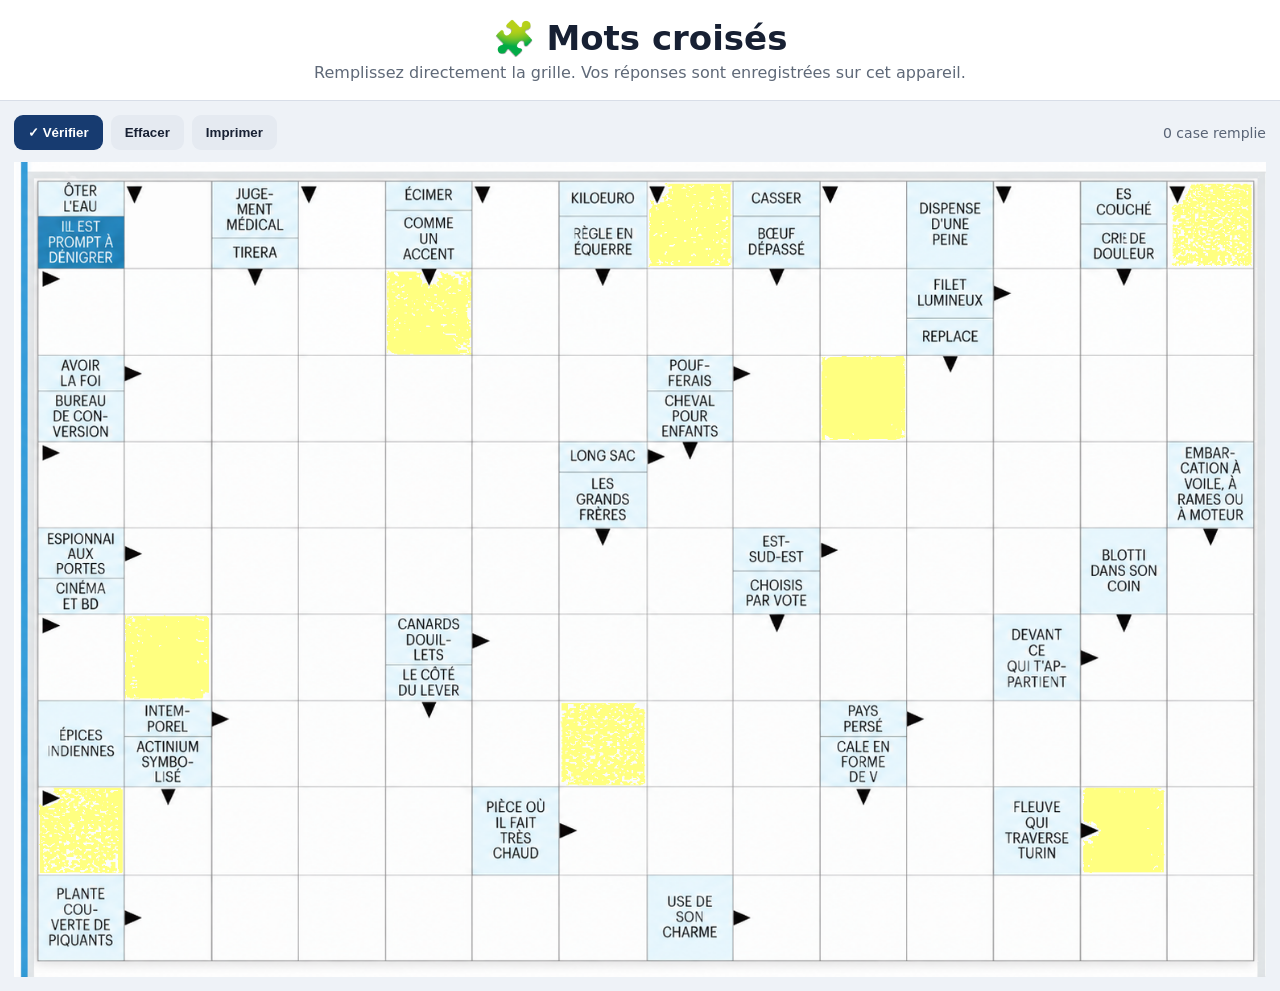
==== index-grille-integree.html @ b7abb156 "Add files via upload" ====
<!DOCTYPE html>
<html lang="fr">
<head>
<meta charset="UTF-8">
<meta name="viewport" content="width=device-width, initial-scale=1.0">
<title>Mots croisés</title>
<style>
*{box-sizing:border-box}
body{margin:0;background:#eef2f7;color:#172033;font-family:system-ui,-apple-system,BlinkMacSystemFont,"Segoe UI",Roboto,sans-serif}
header{background:#fff;border-bottom:1px solid #d8dee8;padding:18px;text-align:center}
h1{margin:0 0 5px;font-size:clamp(22px,4vw,34px)}
header p{margin:0;color:#5f6978}
main{max-width:1500px;margin:auto;padding:14px}
.toolbar{display:flex;gap:8px;flex-wrap:wrap;align-items:center;margin-bottom:12px}
button{border:0;border-radius:9px;padding:10px 14px;font-weight:700;cursor:pointer;background:#173b70;color:white}
button.secondary{background:#e5eaf1;color:#172033}
#status{margin-left:auto;font-size:14px;color:#596476}
.board{position:relative;width:100%;max-width:1500px;margin:0 auto;aspect-ratio:1555/1012;overflow:hidden}
.board-image{position:absolute;inset:0;width:100%;height:100%;display:block}
.play-grid{position:absolute;left:1.865%;top:2.174%;width:95.113%;height:94.269%;display:grid;grid-template-columns:repeat(14,1fr);grid-template-rows:repeat(9,1fr);z-index:5}
.cell{width:100%;height:100%;min-width:0;min-height:0;margin:0;padding:0;border:0;background:transparent;outline:none;text-align:center;font-size:clamp(16px,2.5vw,32px);font-weight:800;font-family:Arial,Helvetica,sans-serif;color:#172033;text-transform:uppercase;display:flex;align-items:center;justify-content:center;line-height:1;cursor:text}
.cell:focus{background:rgba(255,248,168,.65);box-shadow:inset 0 0 0 3px #173b70}
.cell.correct{background:rgba(191,231,197,.6)}
.cell.wrong{background:rgba(255,197,197,.6)}
@media(max-width:700px){main{padding:8px}#status{width:100%;margin-left:0}.cell{font-size:clamp(12px,5vw,24px)}}
@media print{header,.toolbar{display:none}body{background:white}main{padding:0}.cell{display:none}.board{max-width:none}}
</style>
</head>
<body>
<header><h1>🧩 Mots croisés</h1><p>Remplissez directement la grille. Vos réponses sont enregistrées sur cet appareil.</p></header>
<main>
<div class="toolbar">
<button onclick="check()">✓ Vérifier</button>
<button class="secondary" onclick="clearGrid()">Effacer</button>
<button class="secondary" onclick="window.print()">Imprimer</button>
<span id="status">0 case remplie</span>
</div>
<div class="board">
<img class="board-image" alt="Grille de mots croisés" src="[data-uri]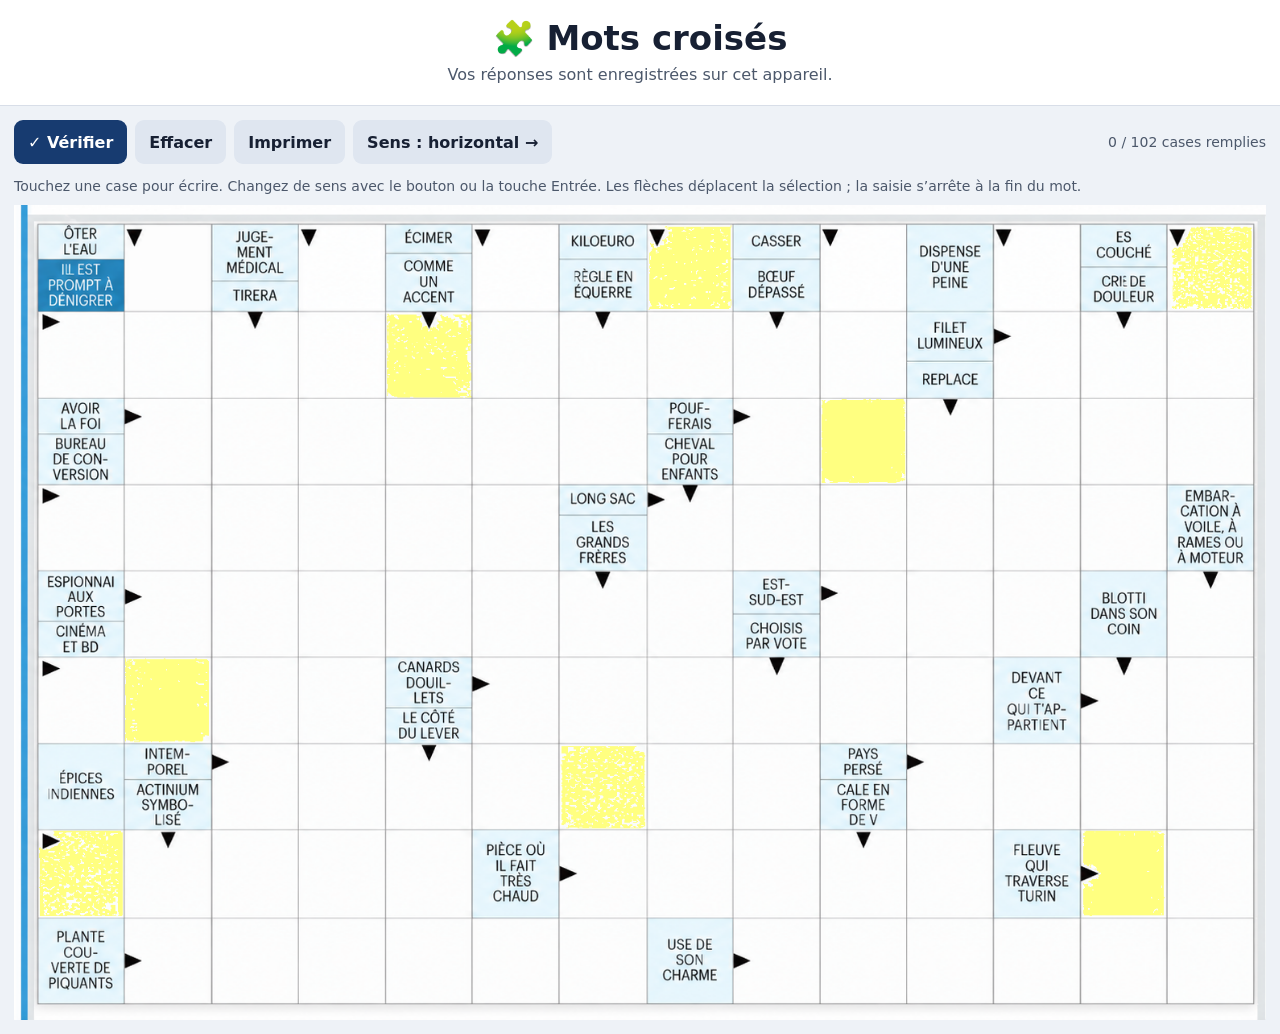
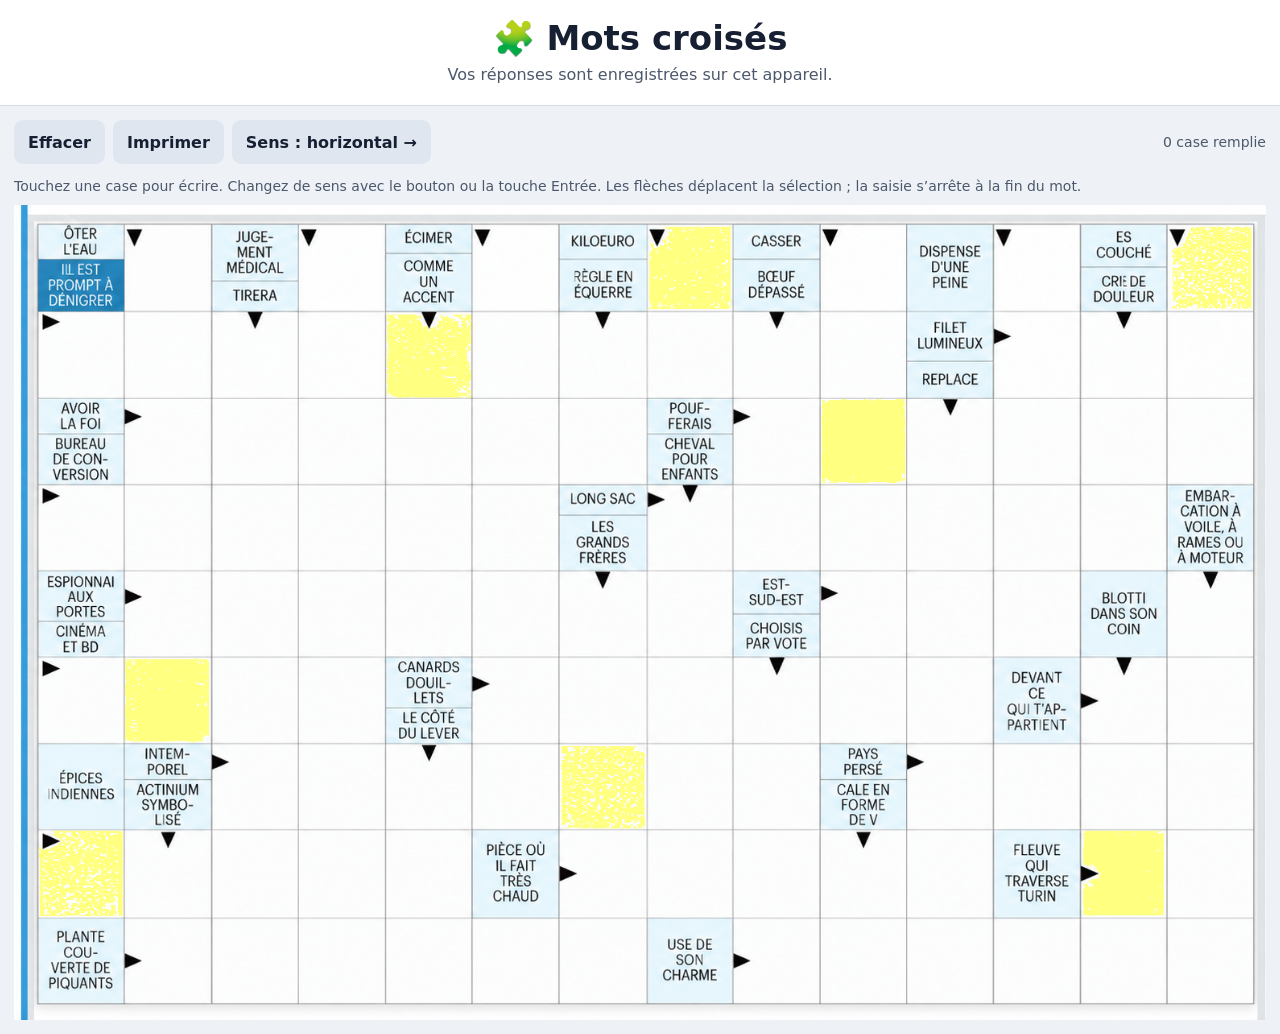
